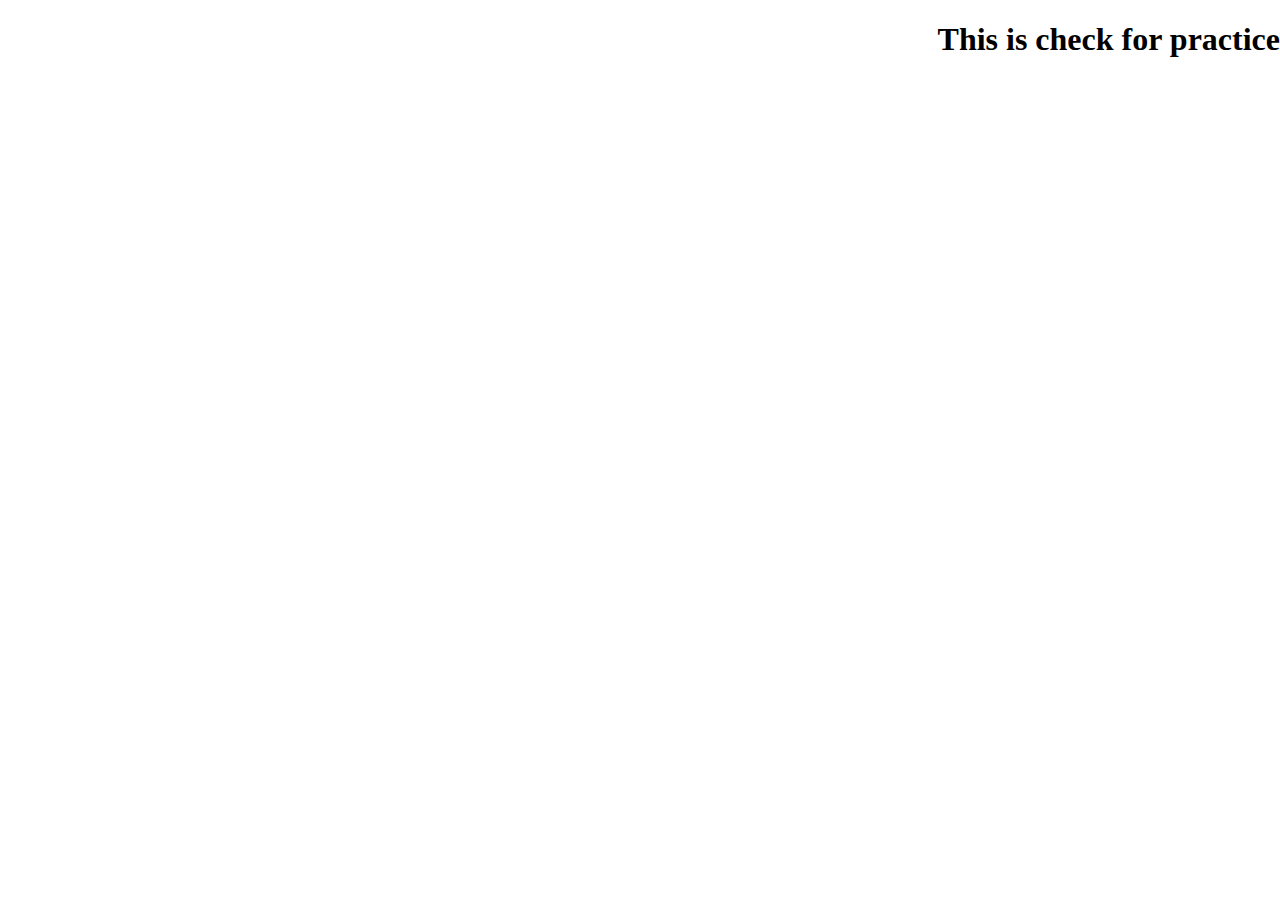
==== index.html @ 1f88913c "first commit" ====
<!DOCTYPE html>
<html lang="en">
<head>
    <meta charset="UTF-8">
    <meta http-equiv="X-UA-Compatible" content="IE=edge">
    <meta name="viewport" content="width=device-width, initial-scale=1.0">
    <title>Document</title>
    <style>
        h1{
            position: absolute;top:0;right:0;
            
        }
    </style>
</head>
<body>
    <div>
        <h1>This is check for practice</h1>
    </div>
</body>
</html>
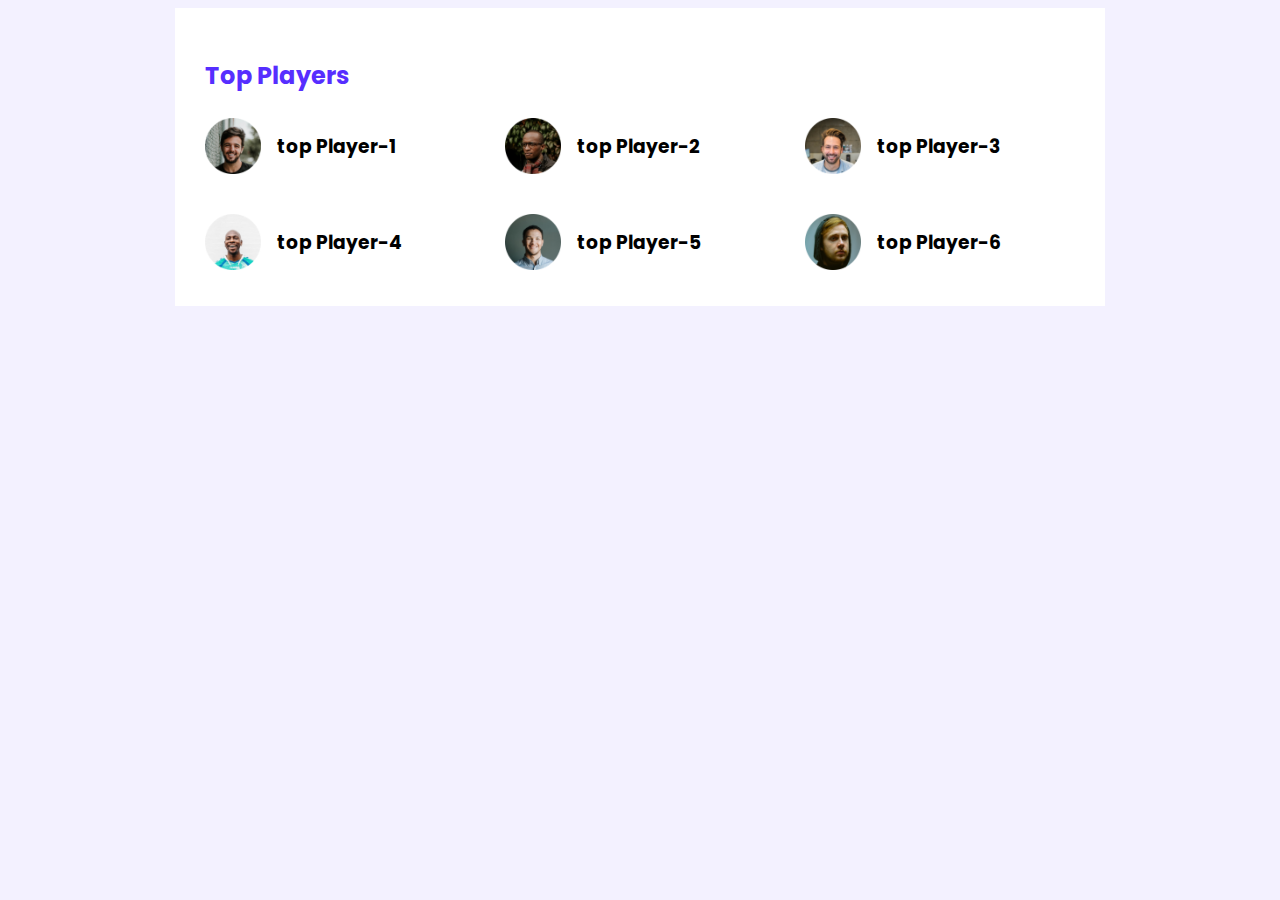
==== commit 4771c328: "this is new" ====
--- a/index.html
+++ b/index.html
@@ -5,16 +5,48 @@
     <meta http-equiv="X-UA-Compatible" content="IE=edge">
     <meta name="viewport" content="width=device-width, initial-scale=1.0">
     <title>Document</title>
-    <style>
-        h1{
-            position: absolute;top:0;right:0;
-            
-        }
-    </style>
+    <link rel="stylesheet" href="style.css">
 </head>
 <body>
-    <div>
-        <h1>This is check for practice</h1>
-    </div>
+    <!-- header start -->
+
+    <header></header>
+
+    <!-- header end -->
+    <main>
+        <!-- top players and top blogs -->
+        <section class="container">
+            <div class="top-players">
+                <h2 class="section-title">Top Players</h2>
+                <div class="players">
+                    <!-- .player*6>img[src="images/players/player-$.png"]+h3{top Player-$}  -->
+                    <div class="player">
+                        <img src="images/players/player-1.png" alt="">
+                        <h3 class="player-name">top Player-1</h3>
+                    </div>
+                    <div class="player">
+                        <img src="images/players/player-2.png" alt="">
+                        <h3 class="player-name">top Player-2</h3>
+                    </div>
+                    <div class="player">
+                        <img src="images/players/player-3.png" alt="">
+                        <h3 class="player-name">top Player-3</h3>
+                    </div>
+                    <div class="player">
+                        <img src="images/players/player-4.png" alt="">
+                        <h3 class="player-name">top Player-4</h3>
+                    </div>
+                    <div class="player">
+                        <img src="images/players/player-5.png" alt="">
+                        <h3 class="player-name">top Player-5</h3>
+                    </div>
+                    <div class="player">
+                        <img src="images/players/player-6.png" alt="">
+                        <h3 class="player-name">top Player-6</h3>
+                    </div>              
+                </div>
+            </div>
+        </section>
+    </main>
 </body>
 </html>--- a/style.css
+++ b/style.css
@@ -0,0 +1,39 @@
+/* fonts */
+@import url('https://fonts.googleapis.com/css2?family=Inter:wght@400;500;600;700;800;900&family=Lobster&family=Poppins:ital,wght@0,400;0,500;0,600;0,800;1,400;1,500;1,600;1,700&family=Rubik:ital,wght@0,400;0,500;0,600;0,700;0,800;1,400;1,500;1,600;1,700&family=Source+Sans+Pro:ital,wght@0,400;0,600;0,700;1,400;1,600;1,700&display=swap');
+
+/* common style or utilitis */
+body{
+    font-family: 'Poppins', sans-serif;
+    background-color: #f3f1ff;
+}
+main{
+    display: flex;
+    justify-content: center;
+}
+.container{
+    background-color: #ffffff;
+    width: 870px;
+    padding: 30px;
+}
+/* top players style */
+.section-title{
+    color: #562eff;
+    font-size: 24px;
+}
+.players{
+    display: grid;
+    grid-template-columns: repeat(3, 1fr);
+    grid-gap: 30px;
+}
+.player{
+    display: flex;
+    align-items: center;
+
+}
+.player img{
+    width: 56px;
+    height: 56px;
+}
+.player-name{
+    margin-left: 16px;
+}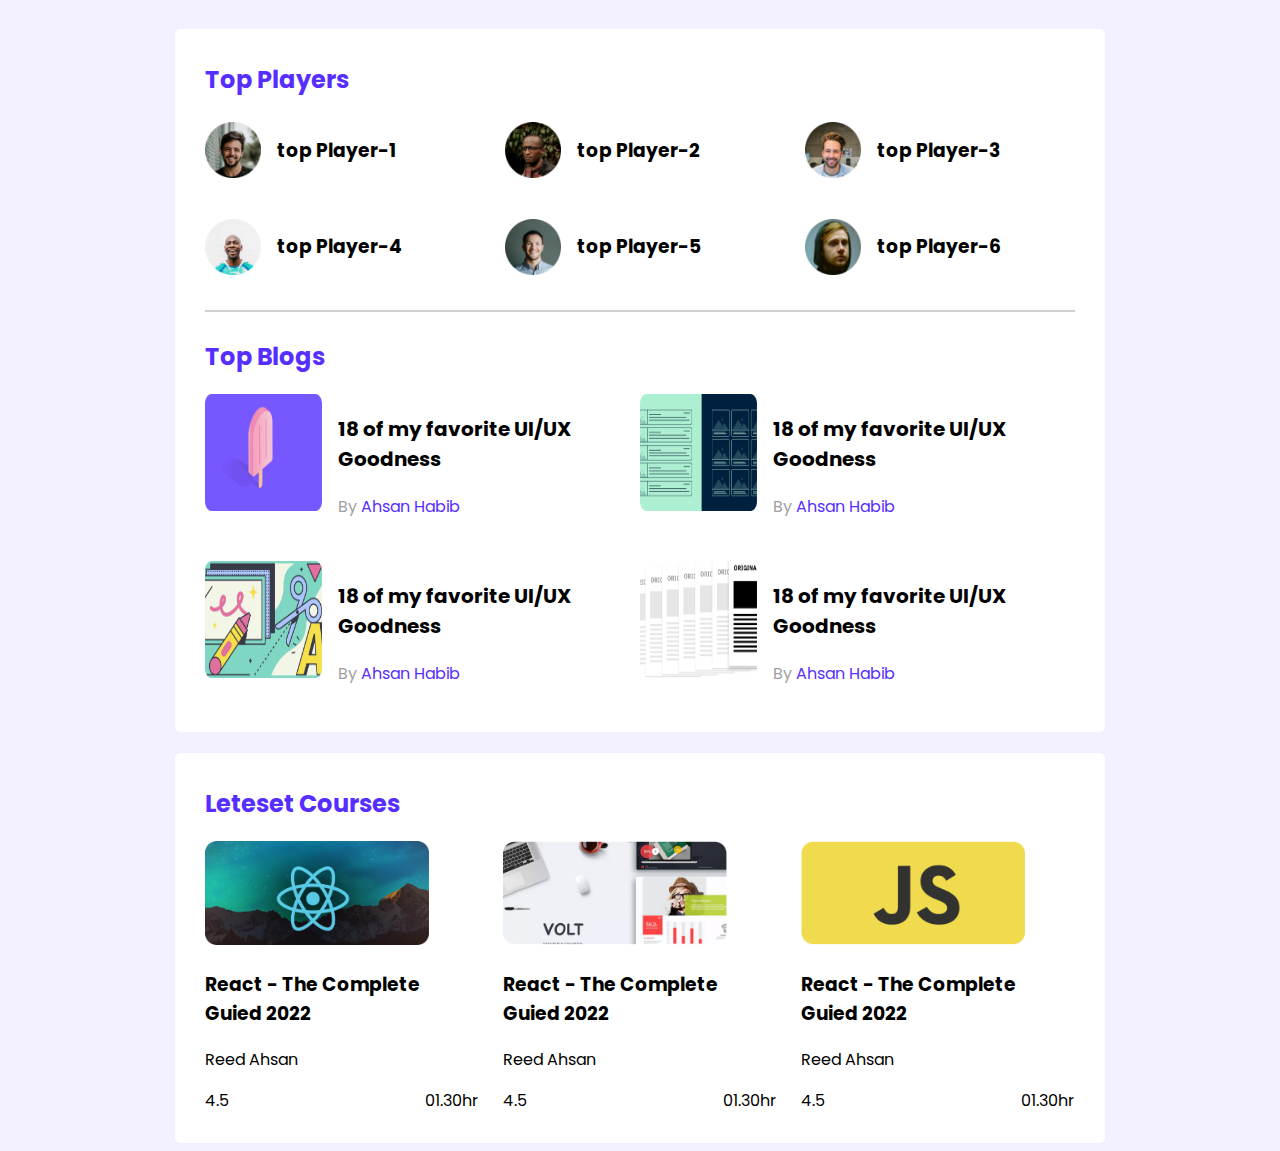
==== commit 4abe80b3: "this is repet for wachthing" ====
--- a/index.html
+++ b/index.html
@@ -5,7 +5,12 @@
     <meta http-equiv="X-UA-Compatible" content="IE=edge">
     <meta name="viewport" content="width=device-width, initial-scale=1.0">
     <title>Document</title>
+     <!-- font-awesome cdn -->
+     <link rel="stylesheet" href="https://pro.fontawesome.com/releases/v5.10.0/css/all.css" integrity="sha384-AYmEC3Yw5cVb3ZcuHtOA93w35dYTsvhLPVnYs9eStHfGJvOvKxVfELGroGkvsg+p" crossorigin="anonymous"/>
+     <!-- css my -->
     <link rel="stylesheet" href="style.css">
+   
+
 </head>
 <body>
     <!-- header start -->
@@ -46,7 +51,132 @@
                     </div>              
                 </div>
             </div>
+            <hr>
+            <div class="top-blogs">
+                <h2 class="section-title">Top Blogs</h2>
+                <div class="blogs">
+                    <article class="blog">
+                        <div class="thambnail">
+                            <img src="/images/blogs/blog-1.png" alt="">
+                        </div>
+                        <div class="blog-info">
+                            <h3 class="blog-title">18 of my favorite UI/UX Goodness</h3>
+                            <p class="blog-author">By <a href="">Ahsan Habib</a></p>
+                        </div>
+                        
+                    </article>
+                    <article class="blog">
+                        <div class="thambnail">
+                            <img src="/images/blogs/blog-2.png" alt="">
+                        </div>
+                        <div class="blog-info">
+                            <h3 class="blog-title">18 of my favorite UI/UX Goodness</h3>
+                            <p class="blog-author">By <a href="">Ahsan Habib</a></p>
+                        </div>
+                        
+                    </article>
+                    <article class="blog">
+                        <div class="thambnail">
+                            <img src="/images/blogs/blog-3.png" alt="">
+                        </div>
+                        <div class="blog-info">
+                            <h3 class="blog-title">18 of my favorite UI/UX Goodness</h3>
+                            <p class="blog-author">By <a href="">Ahsan Habib</a></p>
+                        </div>
+                        
+                    </article>
+                    <article class="blog">
+                        <div class="thambnail">
+                            <img src="/images/blogs/blog-4.png" alt="">
+                        </div>
+                        <div class="blog-info">
+                            <h3 class="blog-title">18 of my favorite UI/UX Goodness</h3>
+                            <p class="blog-author">By <a href="">Ahsan Habib</a></p>
+                        </div>
+                        
+                    </article>
+                </div>
+            </div>
         </section>
+        <!-- Leteset courses -->
+        <section class="container">
+            <h2 class="section-title">Leteset Courses</h2>
+            <div class="courses">
+                <div class="course">
+                    <div class="course-banner">
+                        <img src="/images/courses/course-1.png" alt="">
+                    </div>
+                    <div class="course-detail">
+                        <h3 class="course-title">React - The Complete Guied 2022</h3>
+                        <p class="course-author">Reed Ahsan</p>
+                        <div class="course-info">
+                            <div>
+                                <i class="fas fa-star filed"></i>
+                                <i class="fas fa-star filed"></i>
+                                <i class="fas fa-star filed"></i>
+                                <i class="fas fa-star filed"></i>
+                                <i class="fas fa-star empty"></i>
+                                <span>4.5</span>
+                            </div>
+                          
+                            <div class="course-duration">
+                                <i class="far fa-clock"></i>
+                                01.30hr
+                            </div>
+                        </div>
+                    </div>
+                </div>
+                <div class="course">
+                    <div class="course-banner">
+                        <img src="/images/courses/course-2.png" alt="">
+                    </div>
+                    <div class="course-detail">
+                        <h3 class="course-title">React - The Complete Guied 2022</h3>
+                        <p class="course-author">Reed Ahsan</p>
+                        <div class="course-info">
+                            <div>
+                                <i class="fas fa-star filed"></i>
+                                <i class="fas fa-star filed"></i>
+                                <i class="fas fa-star filed"></i>
+                                <i class="fas fa-star filed"></i>
+                                <i class="fas fa-star empty"></i>
+                                <span>4.5</span>
+                            </div>
+                          
+                            <div class="course-duration">
+                                <i class="far fa-clock"></i>
+                                01.30hr
+                            </div>
+                        </div>
+                    </div>
+                </div>
+                <div class="course">
+                    <div class="course-banner">
+                        <img src="/images/courses/course-3.png" alt="">
+                    </div>
+                    <div class="course-detail">
+                        <h3 class="course-title">React - The Complete Guied 2022</h3>
+                        <p class="course-author">Reed Ahsan</p>
+                        <div class="course-info">
+                            <div>
+                                <i class="fas fa-star filed"></i>
+                                <i class="fas fa-star filed"></i>
+                                <i class="fas fa-star filed"></i>
+                                <i class="fas fa-star filed"></i>
+                                <i class="fas fa-star empty"></i>
+                                <span>4.5</span>
+                            </div>
+                          
+                            <div class="course-duration">
+                                <i class="far fa-clock"></i>
+                                01.30hr
+                            </div>
+                        </div>
+                    </div>
+                </div>
+            </div>
+        </section>
+
     </main>
 </body>
 </html>--- a/style.css
+++ b/style.css
@@ -8,17 +8,24 @@
 }
 main{
     display: flex;
-    justify-content: center;
+    flex-direction: column;
+    align-items: center;
 }
 .container{
     background-color: #ffffff;
     width: 870px;
     padding: 30px;
+    margin-top: 21px;
+    border-radius: 5px;
 }
 /* top players style */
+.top-players{
+    margin-bottom: 30px;
+}
 .section-title{
     color: #562eff;
     font-size: 24px;
+    margin-top: 3px;
 }
 .players{
     display: grid;
@@ -36,4 +43,69 @@
 }
 .player-name{
     margin-left: 16px;
-}+    font-size: 18pxf;
+}
+hr{
+    border: 1px solid#d1d1d1;
+    margin-bottom: 27px;
+}
+
+/*--------------- 
+top blogs styles 
+-----------------*/
+.blogs{
+    display: grid;
+    grid-template-columns: repeat(2, 1fr);
+    grid-row-gap: 26px;
+}
+.blog{
+    display: flex;
+}
+.blog img{
+    height: 117px;
+    width: 117px;
+}
+.blog-info{
+    margin-left: 16px;
+}
+.blog-title{
+    font-size: 20px;
+}
+.blog-author{
+    color: #9f9f9f;
+    font-size: 16px;
+}
+.blog-author a{
+    text-decoration: none;
+    font-size: 16px;
+    color: #562eff;
+}
+
+/*-------------
+ Courses style
+ -------------- */
+ .courses{
+     display: grid;
+     grid-template-columns: repeat(3, 1fr);
+     grid-column-gap: 24px;
+ }
+ .course .course-banner img{
+     width: 224px;
+     height: 104px;
+ }
+ /*aki poriston a thakele kono gap hobe na
+---------------------- */
+.course-info{
+    display: flex;
+    align-items: center;
+    justify-content: space-between;
+}
+.fa-stat{
+    font-size: 12px;
+}
+.fa-star.filed{
+color: #ffc014;
+}
+.fa-star.empty{
+    color: #aeaeae;
+}
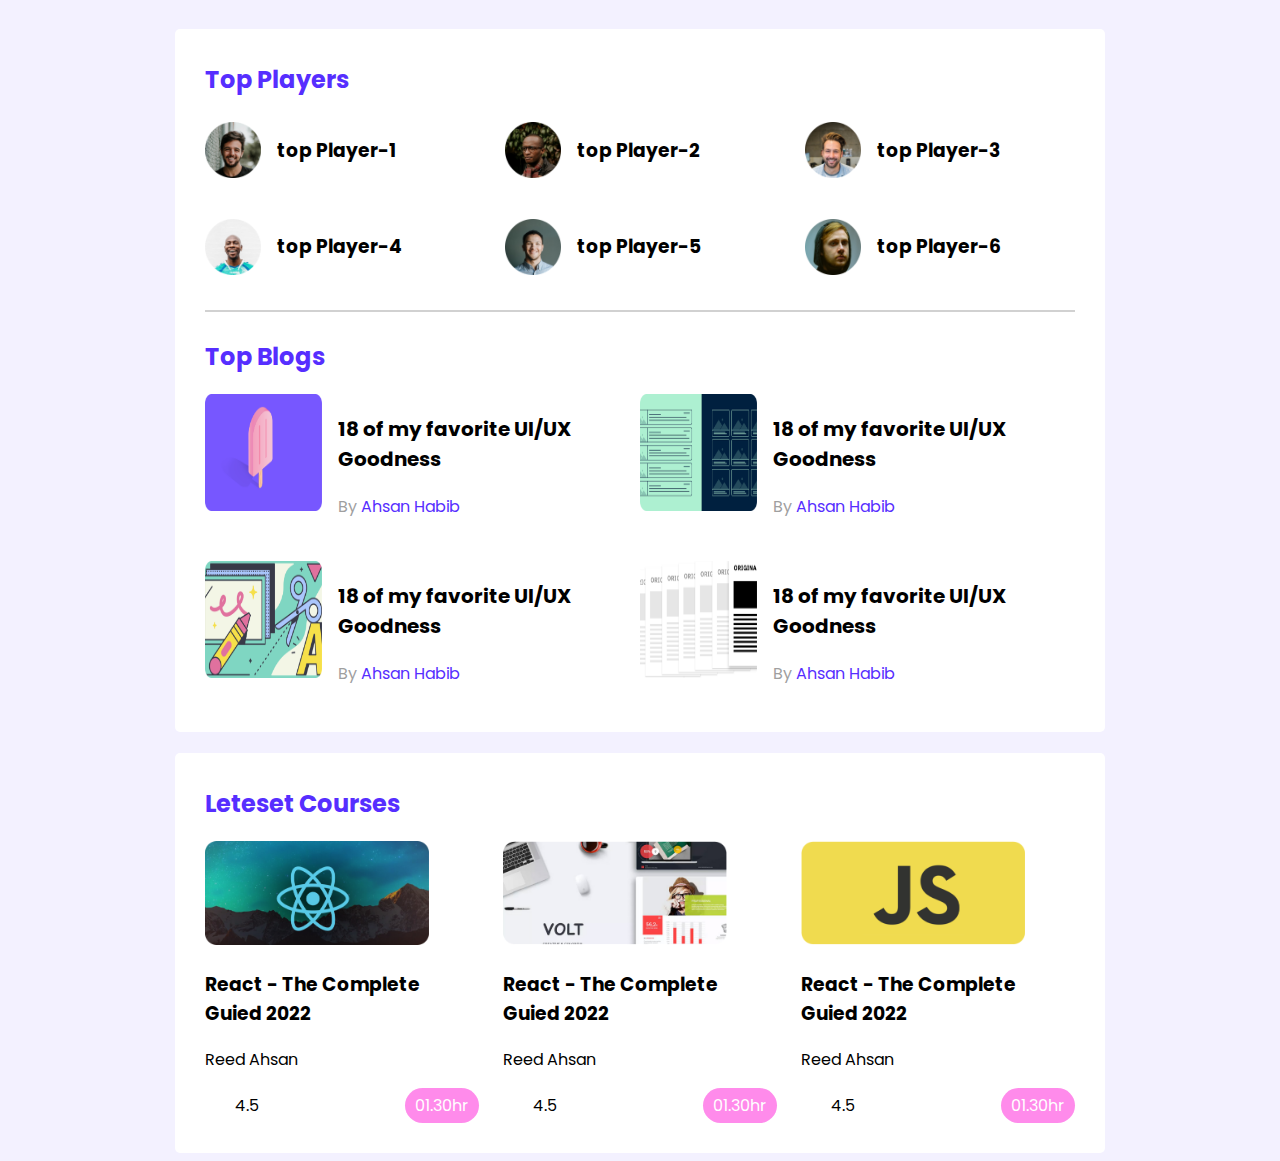
==== commit 54cffaad: "THis is responsive website done Alhamdulillah" ====
--- a/index.html
+++ b/index.html
@@ -116,7 +116,7 @@
                                 <i class="fas fa-star filed"></i>
                                 <i class="fas fa-star filed"></i>
                                 <i class="fas fa-star empty"></i>
-                                <span>4.5</span>
+                                <span class="margin-dibo">4.5</span>
                             </div>
                           
                             <div class="course-duration">
@@ -140,7 +140,7 @@
                                 <i class="fas fa-star filed"></i>
                                 <i class="fas fa-star filed"></i>
                                 <i class="fas fa-star empty"></i>
-                                <span>4.5</span>
+                                <span class="margin-dibo">4.5</span>
                             </div>
                           
                             <div class="course-duration">
@@ -164,7 +164,7 @@
                                 <i class="fas fa-star filed"></i>
                                 <i class="fas fa-star filed"></i>
                                 <i class="fas fa-star empty"></i>
-                                <span>4.5</span>
+                                <span class="margin-dibo">4.5</span>
                             </div>
                           
                             <div class="course-duration">
--- a/style.css
+++ b/style.css
@@ -93,6 +93,7 @@
      width: 224px;
      height: 104px;
  }
+
  /*aki poriston a thakele kono gap hobe na
 ---------------------- */
 .course-info{
@@ -109,3 +110,51 @@
 .fa-star.empty{
     color: #aeaeae;
 }
+.margin-dibo{
+    margin-left: 30px;
+}
+.course-duration{
+    background-color: rgba(255, 95, 228, 0.726);
+    color: white;
+    padding: 5px 10px;
+    border-radius: 20px;
+}
+.fa-clock{
+    color: #fc74c1;
+}
+
+/* -------------
+    Media Quaris
+-------------- */
+@media only screen and (max-width:688px){
+    .players, .blogs, .courses{
+       
+        grid-template-columns: repeat(1,1fr);
+    }
+    .player, .blog{
+        flex-direction: column;
+    }
+    .container{
+        width: 100%;
+    }
+    
+    /* ---------------------
+    Tablet Caption Responsive
+    ------------------------- */
+    @media only screen and (min-width:688px) and (max-width:992px){
+        .container{
+            width: 100%;
+        }
+        .players, .courses{
+            grid-template-columns: repeat(2, 1fr);
+        }
+       
+        .blogs{
+            grid-template-columns: repeat(1, 1fr);
+        }
+       
+        
+    }
+    
+    
+}
